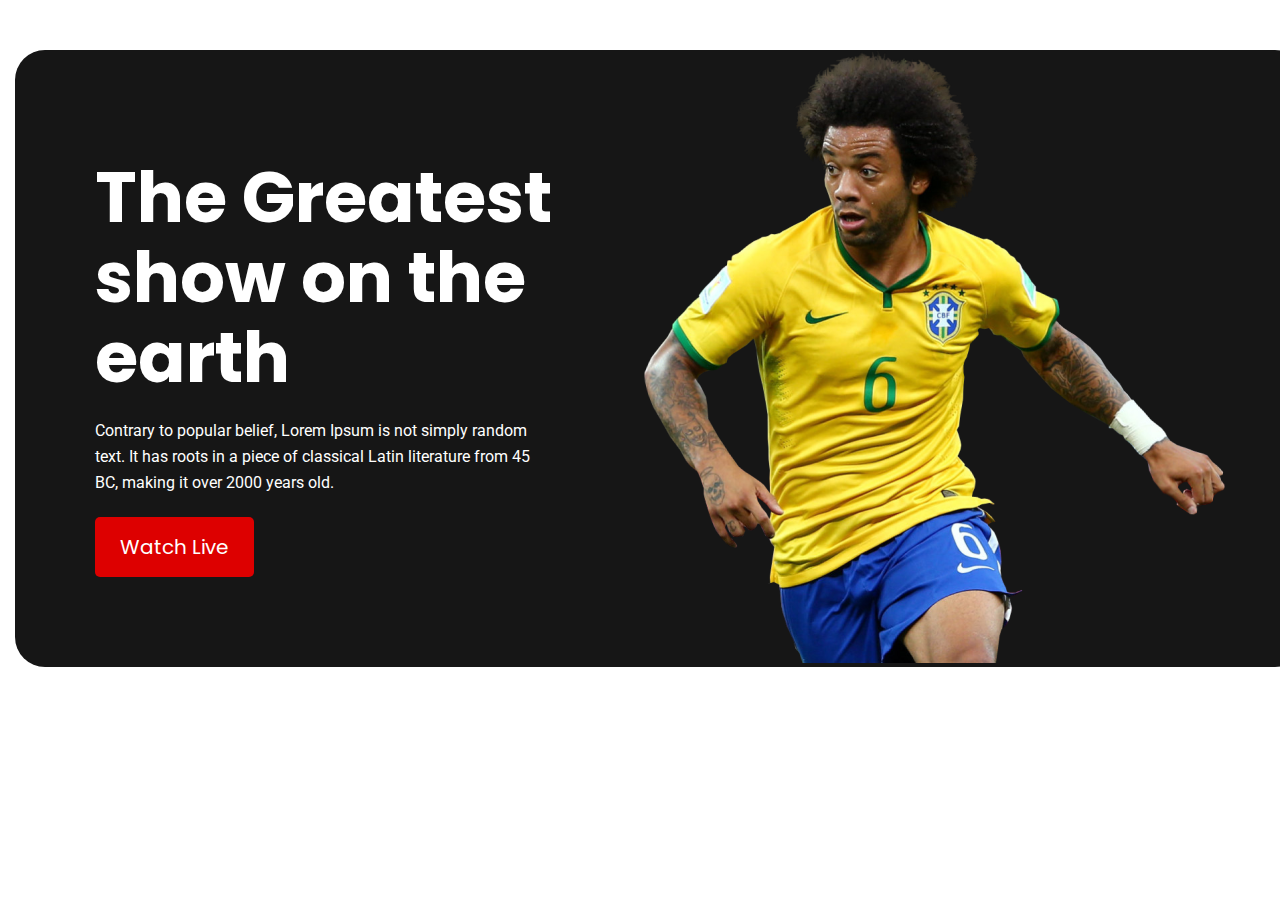
==== index.html @ 0aca93dd "first commit" ====
<!DOCTYPE html>
<html>
    <head>
        <meta charset="utf-8">
        <meta http-equiv="X-UA-Compatible" content="IE=edge">
        <!-- Site Title -->
        <title>World - Cup</title>
        <meta name="description" content="">
        <meta name="viewport" content="width=device-width, initial-scale=1">
        <!-- Google Fonts -->
        <link href="https://fonts.googleapis.com/css2?family=Poppins:wght@200;300;400;500;600;700;800&family=Roboto:wght@300;400;500&display=swap" rel="stylesheet">
        <!-- Font Awesome -->
        <link rel="stylesheet" href="https://cdnjs.cloudflare.com/ajax/libs/font-awesome/6.1.1/css/all.min.css" integrity="sha512-KfkfwYDsLkIlwQp6LFnl8zNdLGxu9YAA1QvwINks4PhcElQSvqcyVLLD9aMhXd13uQjoXtEKNosOWaZqXgel0g==" crossorigin="anonymous" referrerpolicy="no-referrer" />
        <!-- Main StyleSheet -->
        <link rel="stylesheet" href="./assets/styles/main.css">
        <!-- Responsive StyleSheet -->
        <link rel="stylesheet" href="./assets/styles/responsive.css">
    </head>
    <body>
        <main class="container-width">
            <!-- Section - Banner - Start -->
            <section class="hero-area container">
                <div class="banner-text">
                    <h1 class="hero-title">The Greatest show on the earth</h1>
                    <p class="hero-desc">Contrary to popular belief, Lorem Ipsum is not simply random text. It has roots in a piece of classical Latin literature from 45 BC, making it over 2000 years old.</p>
                    <a href="#" class="btn hero-btn"><span>Watch Live <i class="fa-solid fa-chevron-right"></i></span>  </a>
                </div>
                <div class="banner-img">
                    <img src="./assets/images/banner-img.png" alt="player">
                </div>
            </section>
            <!-- Section - Banner - End -->
        </main>
        
    </body>
</html>
---- assets/styles/main.css ----
* {
    padding: 0;
    margin: 0;
    box-sizing: border-box;
}
body {
    font-family: 'Poppins', 'Roboto' sans-serif;
}

/* Global Css */
.container-width {
    width: 1320px;
    padding: 0 15px;
    margin: 0 auto;
}
ul,
ul li {
    list-style: none;
}
a {
    text-decoration: none;
}
h1, h2, h3, h4 h5 {
    font-family: 'Poppins', sans-serif;
}
p {
    font-family: 'Roboto', sans-serif;
}
.btn {
    font-family: 'Poppins', sans-serif;
    font-weight: 400;
    font-size: 20px;
    line-height: 23px;
    text-align: center;
    color: #FFFFFF;
    transition: all 0.3s ease-in-out;
    background: #DD0000;
    border-radius: 5px;
    padding: 16px 25px;
    width: 190px;
}
.btn span i {
    font-size: 16px;
    display: none;
}
.btn span {
    cursor: pointer;
    display: inline-block;
    position: relative;
    transition: 0.5s;
}
.btn span::after {
    content: '\00bb';
    position: absolute;
    opacity: 0;
    top: 0;
    right: -20px;
    transition: 0.5s;
}
.button:hover span:after {
    right: 0;
  }
.btn:hover span {
    padding-right: 25px;
}

/* Global Css End */

/* Section - Banner - Style Start */
.hero-area {
    display: flex;
    justify-content: center;
    align-items: center;
    background: #161616;
    margin-top: 50px;
    border-radius: 30px;
    padding: 0 80px;
}
.hero-area h1.hero-title {
    font-style: normal;
    font-weight: 700;
    font-size: 70px;
    line-height: 80px;
    color: #FFFFFF;
    margin-bottom: 20px;
}
.hero-area p.hero-desc {
    font-style: normal;
    font-weight: 400;
    font-size: 16px;
    line-height: 26px;
    color: #FFFFFF;
    margin-bottom: 40px;
    max-width: 450px;
}

/* Section - Banner - Style End */
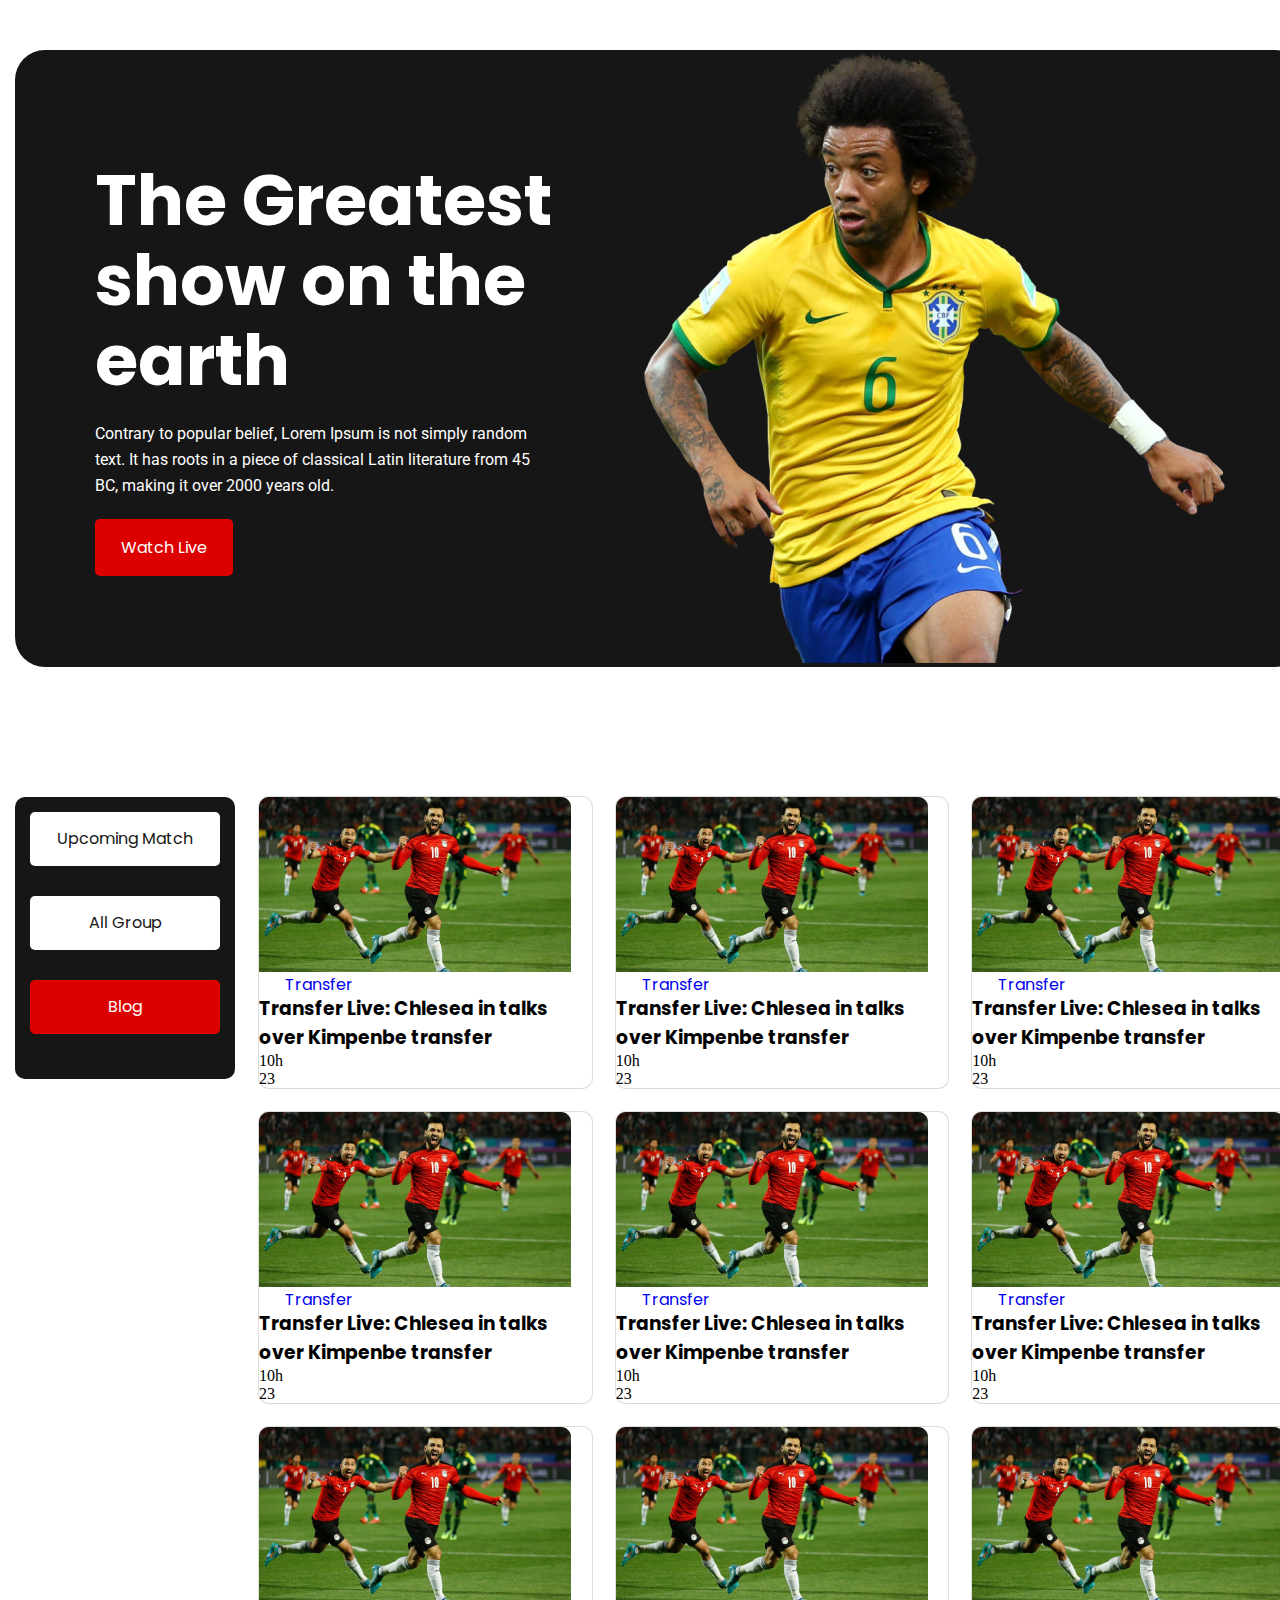
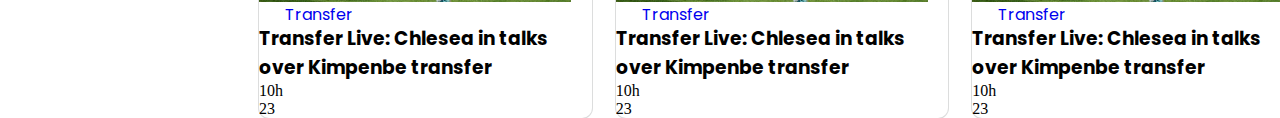
==== commit 5a7fe546: "created blogs post" ====
--- a/index.html
+++ b/index.html
@@ -23,13 +23,162 @@
                 <div class="banner-text">
                     <h1 class="hero-title">The Greatest show on the earth</h1>
                     <p class="hero-desc">Contrary to popular belief, Lorem Ipsum is not simply random text. It has roots in a piece of classical Latin literature from 45 BC, making it over 2000 years old.</p>
-                    <a href="#" class="btn hero-btn"><span>Watch Live <i class="fa-solid fa-chevron-right"></i></span>  </a>
+                    <a href="#" class="btn hero-btn">Watch Live <i class="fa-solid fa-chevron-right"></i> </a>
                 </div>
                 <div class="banner-img">
                     <img src="./assets/images/banner-img.png" alt="player">
                 </div>
             </section>
             <!-- Section - Banner - End -->
+            
+            <!-- Section - Blog Post - Start -->
+            <section class="blog-area">
+                <div class="btns-area">
+                    <a href="#" class="btn btn-match">Upcoming Match</a>
+                    <a href="#" class="btn btn-group">All Group</a>
+                    <a href="#" class="btn btn-blog active">Blog</a>
+                </div>
+                <!-- Blogs Single Items -->
+                <div class="blogs-post">
+                    <div class="single-blog">
+                        <div class="img-box">
+                            <img src="./assets/images/play-ground1.png" alt="feild">
+                        </div>
+                        <div class="blog-info">
+                            <a href="#" class="btn blogs-btn">Transfer</a>
+                            <h3 class="blog-title">
+                                Transfer Live: Chlesea in talks over Kimpenbe transfer
+                            </h3>
+                        </div>
+                        <div class="blog-footer">
+                            <div class="time"> <i class="fa-regular fa-clock"></i> <span>10h</span> </div>
+                            <div class="comment"><i class="fa-regular fa-comment-dots"></i> <span>23</span> </div>
+                        </div>
+                    </div>
+                    <div class="single-blog">
+                        <div class="img-box">
+                            <img src="./assets/images/play-ground1.png" alt="feild">
+                        </div>
+                        <div class="blog-info">
+                            <a href="#" class="btn blogs-btn">Transfer</a>
+                            <h3 class="blog-title">
+                                Transfer Live: Chlesea in talks over Kimpenbe transfer
+                            </h3>
+                        </div>
+                        <div class="blog-footer">
+                            <div class="time"> <i class="fa-regular fa-clock"></i> <span>10h</span> </div>
+                            <div class="comment"><i class="fa-regular fa-comment-dots"></i> <span>23</span> </div>
+                        </div>
+                    </div>
+                    <div class="single-blog">
+                        <div class="img-box">
+                            <img src="./assets/images/play-ground1.png" alt="feild">
+                        </div>
+                        <div class="blog-info">
+                            <a href="#" class="btn blogs-btn">Transfer</a>
+                            <h3 class="blog-title">
+                                Transfer Live: Chlesea in talks over Kimpenbe transfer
+                            </h3>
+                        </div>
+                        <div class="blog-footer">
+                            <div class="time"> <i class="fa-regular fa-clock"></i> <span>10h</span> </div>
+                            <div class="comment"><i class="fa-regular fa-comment-dots"></i> <span>23</span> </div>
+                        </div>
+                    </div>
+                    <div class="single-blog">
+                        <div class="img-box">
+                            <img src="./assets/images/play-ground1.png" alt="feild">
+                        </div>
+                        <div class="blog-info">
+                            <a href="#" class="btn blogs-btn">Transfer</a>
+                            <h3 class="blog-title">
+                                Transfer Live: Chlesea in talks over Kimpenbe transfer
+                            </h3>
+                        </div>
+                        <div class="blog-footer">
+                            <div class="time"> <i class="fa-regular fa-clock"></i> <span>10h</span> </div>
+                            <div class="comment"><i class="fa-regular fa-comment-dots"></i> <span>23</span> </div>
+                        </div>
+                    </div>
+                    <div class="single-blog">
+                        <div class="img-box">
+                            <img src="./assets/images/play-ground1.png" alt="feild">
+                        </div>
+                        <div class="blog-info">
+                            <a href="#" class="btn blogs-btn">Transfer</a>
+                            <h3 class="blog-title">
+                                Transfer Live: Chlesea in talks over Kimpenbe transfer
+                            </h3>
+                        </div>
+                        <div class="blog-footer">
+                            <div class="time"> <i class="fa-regular fa-clock"></i> <span>10h</span> </div>
+                            <div class="comment"><i class="fa-regular fa-comment-dots"></i> <span>23</span> </div>
+                        </div>
+                    </div>
+                    <div class="single-blog">
+                        <div class="img-box">
+                            <img src="./assets/images/play-ground1.png" alt="feild">
+                        </div>
+                        <div class="blog-info">
+                            <a href="#" class="btn blogs-btn">Transfer</a>
+                            <h3 class="blog-title">
+                                Transfer Live: Chlesea in talks over Kimpenbe transfer
+                            </h3>
+                        </div>
+                        <div class="blog-footer">
+                            <div class="time"> <i class="fa-regular fa-clock"></i> <span>10h</span> </div>
+                            <div class="comment"><i class="fa-regular fa-comment-dots"></i> <span>23</span> </div>
+                        </div>
+                    </div>
+                    <div class="single-blog">
+                        <div class="img-box">
+                            <img src="./assets/images/play-ground1.png" alt="feild">
+                        </div>
+                        <div class="blog-info">
+                            <a href="#" class="btn blogs-btn">Transfer</a>
+                            <h3 class="blog-title">
+                                Transfer Live: Chlesea in talks over Kimpenbe transfer
+                            </h3>
+                        </div>
+                        <div class="blog-footer">
+                            <div class="time"> <i class="fa-regular fa-clock"></i> <span>10h</span> </div>
+                            <div class="comment"><i class="fa-regular fa-comment-dots"></i> <span>23</span> </div>
+                        </div>
+                    </div>
+                    <div class="single-blog">
+                        <div class="img-box">
+                            <img src="./assets/images/play-ground1.png" alt="feild">
+                        </div>
+                        <div class="blog-info">
+                            <a href="#" class="btn blogs-btn">Transfer</a>
+                            <h3 class="blog-title">
+                                Transfer Live: Chlesea in talks over Kimpenbe transfer
+                            </h3>
+                        </div>
+                        <div class="blog-footer">
+                            <div class="time"> <i class="fa-regular fa-clock"></i> <span>10h</span> </div>
+                            <div class="comment"><i class="fa-regular fa-comment-dots"></i> <span>23</span> </div>
+                        </div>
+                    </div>
+                    <div class="single-blog">
+                        <div class="img-box">
+                            <img src="./assets/images/play-ground1.png" alt="feild">
+                        </div>
+                        <div class="blog-info">
+                            <a href="#" class="btn blogs-btn">Transfer</a>
+                            <h3 class="blog-title">
+                                Transfer Live: Chlesea in talks over Kimpenbe transfer
+                            </h3>
+                        </div>
+                        <div class="blog-footer">
+                            <div class="time"> <i class="fa-regular fa-clock"></i> <span>10h</span> </div>
+                            <div class="comment"><i class="fa-regular fa-comment-dots"></i> <span>23</span> </div>
+                        </div>
+                    </div>
+                </div>
+                <!-- Blogs Single Items End -->
+            </section>
+            <!-- Section - Blog Post - End -->
         </main>
         
     </body>
--- a/assets/styles/main.css
+++ b/assets/styles/main.css
@@ -29,39 +29,21 @@
 .btn {
     font-family: 'Poppins', sans-serif;
     font-weight: 400;
-    font-size: 20px;
-    line-height: 23px;
+    font-size: 16px;
+    line-height: 18px;
     text-align: center;
-    color: #FFFFFF;
-    transition: all 0.3s ease-in-out;
-    background: #DD0000;
+    transition: all 0.5s ease;
     border-radius: 5px;
     padding: 16px 25px;
+    border: 1px solid transparent;
     width: 190px;
 }
-.btn span i {
+.btn i {
     font-size: 16px;
-    display: none;
 }
-.btn span {
-    cursor: pointer;
-    display: inline-block;
-    position: relative;
-    transition: 0.5s;
-}
-.btn span::after {
-    content: '\00bb';
-    position: absolute;
-    opacity: 0;
-    top: 0;
-    right: -20px;
-    transition: 0.5s;
-}
-.button:hover span:after {
-    right: 0;
-  }
-.btn:hover span {
-    padding-right: 25px;
+.btn:hover {
+    color: #161616;
+    letter-spacing: 1.5px;
 }
 
 /* Global Css End */
@@ -94,4 +76,64 @@
     max-width: 450px;
 }
 
-/* Section - Banner - Style End */+.hero-btn {
+    background-color: #DD0000;
+    color: #FFFFFF;
+}
+.hero-btn:hover {
+    background-color: #FFFFFF;
+}
+
+/* Section - Banner - Style End */
+
+/* Section - Blog Post - Style Start */
+.blog-area {
+    display: flex;
+    justify-content: center;
+    align-items: flex-start;
+    margin-top: 130px;
+}
+.blog-area .btns-area a.active {
+    background: #DD0000;
+    color: #FFFFFF;
+}
+a.active:hover {
+    background: transparent;
+    color: #FFFFFF;
+    border-color: #DD0000;
+}
+
+.btns-area {
+    display: flex;
+    flex-direction: column;
+    justify-content: center;
+    align-items: center;
+    background: #161616;
+    padding: 15px;
+    border-radius: 10px;
+    margin-right: 24px;
+}
+.btns-area .btn {
+    margin-bottom: 30px;
+    padding: 17px 0px;
+    font-size: 16px;
+    background: #FFFFFF;
+    color: #161616;
+}
+.blogs-post {
+    display: grid;
+    grid-template-columns: repeat(3, 1fr);
+    grid-gap: 24px;
+}
+.single-blog {
+    box-shadow: rgba(0, 0, 0, 0.02) 0px 1px 3px 0px, rgba(27, 31, 35, 0.15) 0px 0px 0px 1px;
+    border-radius: 10px;
+}
+
+
+
+
+
+
+
+/* Section - Blog Post - Style End */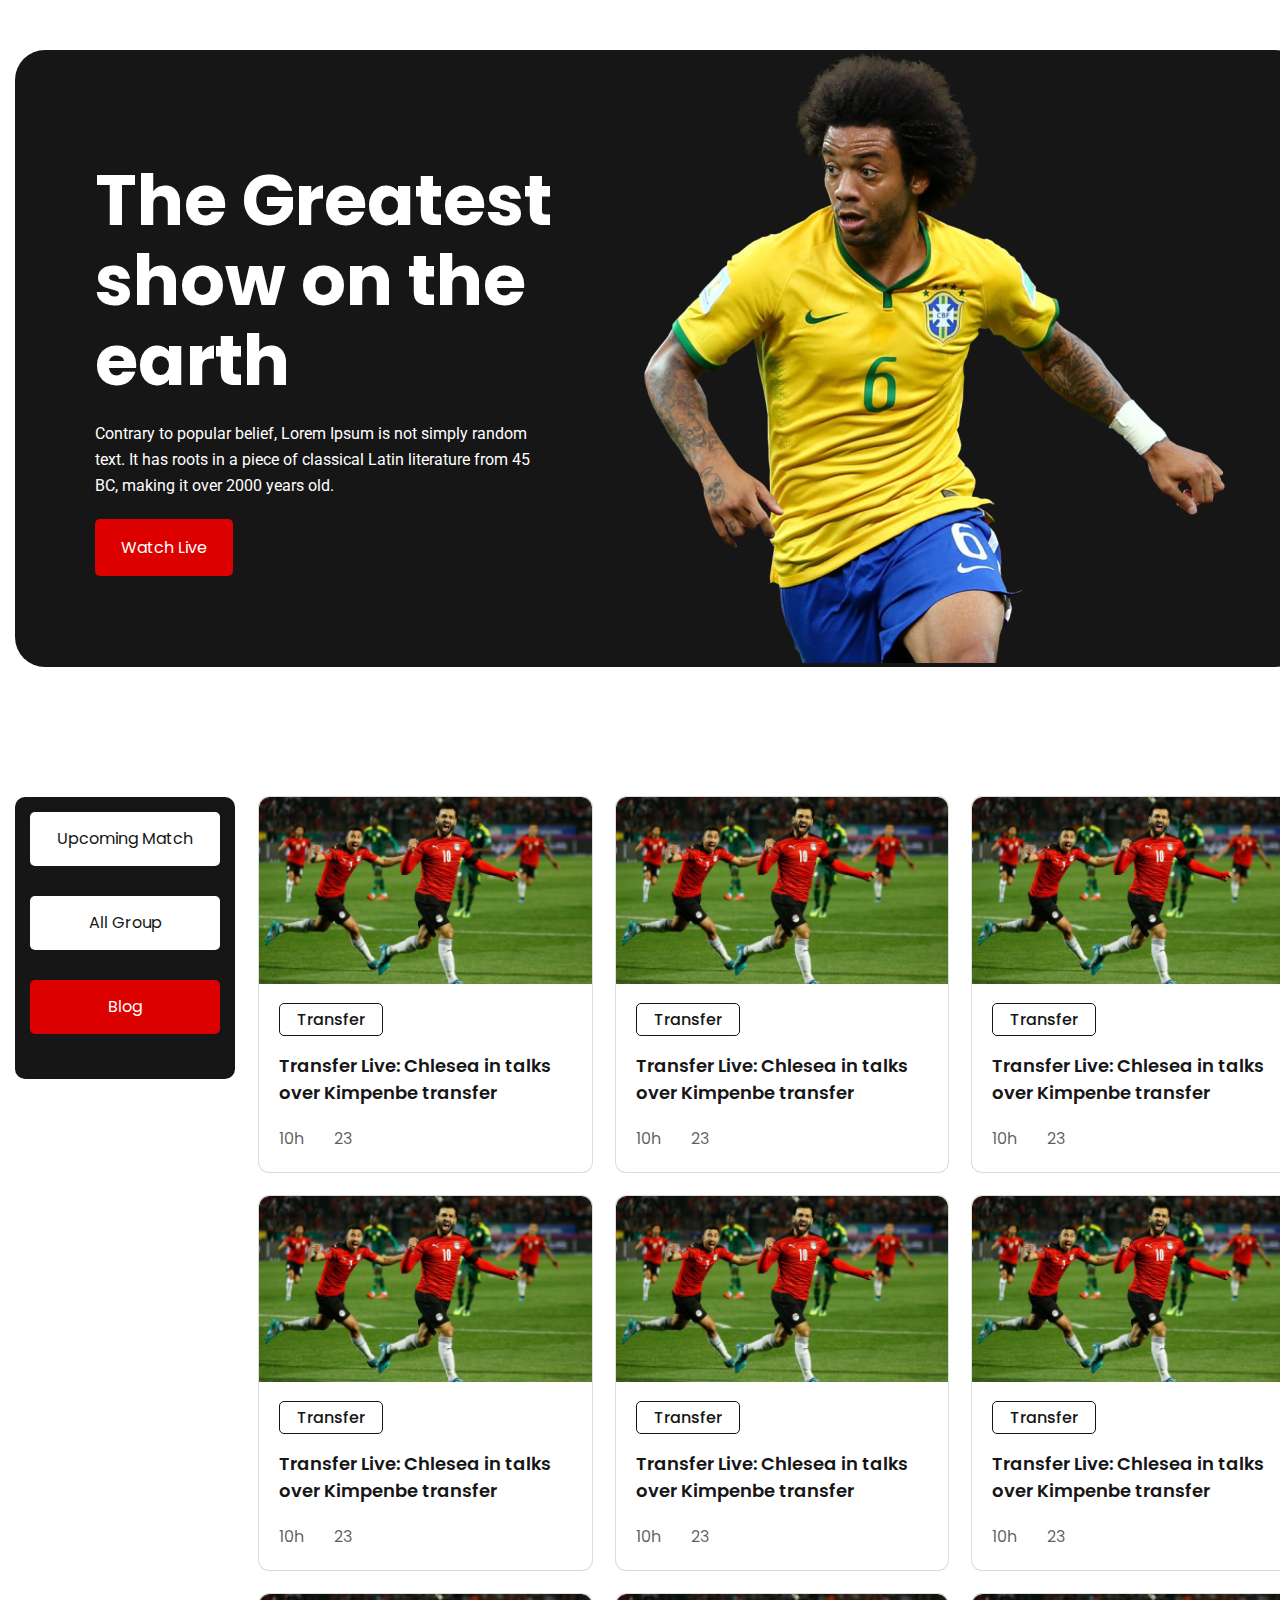
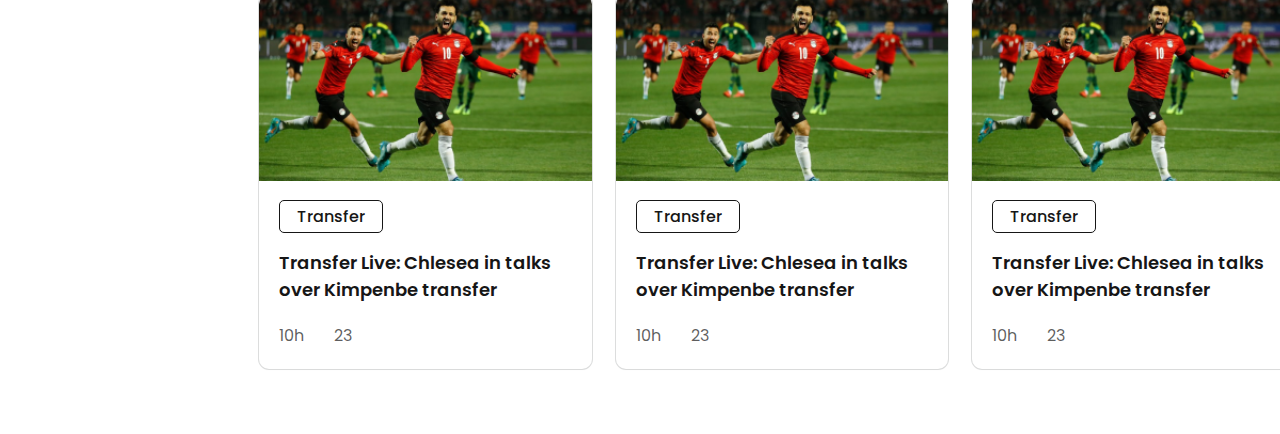
==== commit a3ce2ed1: "added blog post style" ====
--- a/index.html
+++ b/index.html
@@ -40,6 +40,7 @@
                 </div>
                 <!-- Blogs Single Items -->
                 <div class="blogs-post">
+                   
                     <div class="single-blog">
                         <div class="img-box">
                             <img src="./assets/images/play-ground1.png" alt="feild">
@@ -49,10 +50,10 @@
                             <h3 class="blog-title">
                                 Transfer Live: Chlesea in talks over Kimpenbe transfer
                             </h3>
-                        </div>
-                        <div class="blog-footer">
-                            <div class="time"> <i class="fa-regular fa-clock"></i> <span>10h</span> </div>
-                            <div class="comment"><i class="fa-regular fa-comment-dots"></i> <span>23</span> </div>
+                            <div class="blog-footer">
+                                <div class="time"> <i class="fa-regular fa-clock"></i> <span>10h</span> </div>
+                                <div class="comment"><i class="fa-regular fa-comment-dots"></i> <span>23</span> </div>
+                            </div>
                         </div>
                     </div>
                     <div class="single-blog">
@@ -64,10 +65,10 @@
                             <h3 class="blog-title">
                                 Transfer Live: Chlesea in talks over Kimpenbe transfer
                             </h3>
-                        </div>
-                        <div class="blog-footer">
-                            <div class="time"> <i class="fa-regular fa-clock"></i> <span>10h</span> </div>
-                            <div class="comment"><i class="fa-regular fa-comment-dots"></i> <span>23</span> </div>
+                            <div class="blog-footer">
+                                <div class="time"> <i class="fa-regular fa-clock"></i> <span>10h</span> </div>
+                                <div class="comment"><i class="fa-regular fa-comment-dots"></i> <span>23</span> </div>
+                            </div>
                         </div>
                     </div>
                     <div class="single-blog">
@@ -79,10 +80,10 @@
                             <h3 class="blog-title">
                                 Transfer Live: Chlesea in talks over Kimpenbe transfer
                             </h3>
-                        </div>
-                        <div class="blog-footer">
-                            <div class="time"> <i class="fa-regular fa-clock"></i> <span>10h</span> </div>
-                            <div class="comment"><i class="fa-regular fa-comment-dots"></i> <span>23</span> </div>
+                            <div class="blog-footer">
+                                <div class="time"> <i class="fa-regular fa-clock"></i> <span>10h</span> </div>
+                                <div class="comment"><i class="fa-regular fa-comment-dots"></i> <span>23</span> </div>
+                            </div>
                         </div>
                     </div>
                     <div class="single-blog">
@@ -94,10 +95,10 @@
                             <h3 class="blog-title">
                                 Transfer Live: Chlesea in talks over Kimpenbe transfer
                             </h3>
-                        </div>
-                        <div class="blog-footer">
-                            <div class="time"> <i class="fa-regular fa-clock"></i> <span>10h</span> </div>
-                            <div class="comment"><i class="fa-regular fa-comment-dots"></i> <span>23</span> </div>
+                            <div class="blog-footer">
+                                <div class="time"> <i class="fa-regular fa-clock"></i> <span>10h</span> </div>
+                                <div class="comment"><i class="fa-regular fa-comment-dots"></i> <span>23</span> </div>
+                            </div>
                         </div>
                     </div>
                     <div class="single-blog">
@@ -109,10 +110,10 @@
                             <h3 class="blog-title">
                                 Transfer Live: Chlesea in talks over Kimpenbe transfer
                             </h3>
-                        </div>
-                        <div class="blog-footer">
-                            <div class="time"> <i class="fa-regular fa-clock"></i> <span>10h</span> </div>
-                            <div class="comment"><i class="fa-regular fa-comment-dots"></i> <span>23</span> </div>
+                            <div class="blog-footer">
+                                <div class="time"> <i class="fa-regular fa-clock"></i> <span>10h</span> </div>
+                                <div class="comment"><i class="fa-regular fa-comment-dots"></i> <span>23</span> </div>
+                            </div>
                         </div>
                     </div>
                     <div class="single-blog">
@@ -124,10 +125,10 @@
                             <h3 class="blog-title">
                                 Transfer Live: Chlesea in talks over Kimpenbe transfer
                             </h3>
-                        </div>
-                        <div class="blog-footer">
-                            <div class="time"> <i class="fa-regular fa-clock"></i> <span>10h</span> </div>
-                            <div class="comment"><i class="fa-regular fa-comment-dots"></i> <span>23</span> </div>
+                            <div class="blog-footer">
+                                <div class="time"> <i class="fa-regular fa-clock"></i> <span>10h</span> </div>
+                                <div class="comment"><i class="fa-regular fa-comment-dots"></i> <span>23</span> </div>
+                            </div>
                         </div>
                     </div>
                     <div class="single-blog">
@@ -139,10 +140,10 @@
                             <h3 class="blog-title">
                                 Transfer Live: Chlesea in talks over Kimpenbe transfer
                             </h3>
-                        </div>
-                        <div class="blog-footer">
-                            <div class="time"> <i class="fa-regular fa-clock"></i> <span>10h</span> </div>
-                            <div class="comment"><i class="fa-regular fa-comment-dots"></i> <span>23</span> </div>
+                            <div class="blog-footer">
+                                <div class="time"> <i class="fa-regular fa-clock"></i> <span>10h</span> </div>
+                                <div class="comment"><i class="fa-regular fa-comment-dots"></i> <span>23</span> </div>
+                            </div>
                         </div>
                     </div>
                     <div class="single-blog">
@@ -154,10 +155,10 @@
                             <h3 class="blog-title">
                                 Transfer Live: Chlesea in talks over Kimpenbe transfer
                             </h3>
-                        </div>
-                        <div class="blog-footer">
-                            <div class="time"> <i class="fa-regular fa-clock"></i> <span>10h</span> </div>
-                            <div class="comment"><i class="fa-regular fa-comment-dots"></i> <span>23</span> </div>
+                            <div class="blog-footer">
+                                <div class="time"> <i class="fa-regular fa-clock"></i> <span>10h</span> </div>
+                                <div class="comment"><i class="fa-regular fa-comment-dots"></i> <span>23</span> </div>
+                            </div>
                         </div>
                     </div>
                     <div class="single-blog">
@@ -169,10 +170,10 @@
                             <h3 class="blog-title">
                                 Transfer Live: Chlesea in talks over Kimpenbe transfer
                             </h3>
-                        </div>
-                        <div class="blog-footer">
-                            <div class="time"> <i class="fa-regular fa-clock"></i> <span>10h</span> </div>
-                            <div class="comment"><i class="fa-regular fa-comment-dots"></i> <span>23</span> </div>
+                            <div class="blog-footer">
+                                <div class="time"> <i class="fa-regular fa-clock"></i> <span>10h</span> </div>
+                                <div class="comment"><i class="fa-regular fa-comment-dots"></i> <span>23</span> </div>
+                            </div>
                         </div>
                     </div>
                 </div>
--- a/assets/styles/main.css
+++ b/assets/styles/main.css
@@ -92,6 +92,7 @@
     justify-content: center;
     align-items: flex-start;
     margin-top: 130px;
+    margin-bottom: 65px;
 }
 .blog-area .btns-area a.active {
     background: #DD0000;
@@ -120,6 +121,11 @@
     background: #FFFFFF;
     color: #161616;
 }
+.blog-area .btns-area a.btn:hover {
+    background: #DD0000;
+    color: #FFFFFF;
+    border-color: transparent;
+}
 .blogs-post {
     display: grid;
     grid-template-columns: repeat(3, 1fr);
@@ -129,6 +135,54 @@
     box-shadow: rgba(0, 0, 0, 0.02) 0px 1px 3px 0px, rgba(27, 31, 35, 0.15) 0px 0px 0px 1px;
     border-radius: 10px;
 }
+.single-blog .img-box {
+    overflow: hidden;
+    border-radius: 10px 10px 0 0;
+}
+.single-blog .img-box img {
+    transition: all 0.5s ease;
+}
+.single-blog:hover .img-box img {
+    transform: scale(1.2) rotate(-5deg);
+}
+.single-blog .img-box img {
+    width: 100%;
+}
+.single-blog .blog-info {
+    padding: 20px;
+}
+.single-blog .blog-info .blogs-btn {
+    border-color: #161616;
+    padding: 4px 17px;
+    color: #161616;
+    line-height: 24px;
+    font-weight: 500;
+}
+.single-blog .blog-info .blog-title {
+    font-style: normal;
+    font-weight: 600;
+    font-size: 18px;
+    line-height: 27px;
+    color: #161616;
+    margin: 20px 0;
+}
+.single-blog .blog-info .blog-footer {
+    display: flex;
+    align-items: center;
+    justify-content: start;
+}
+.single-blog .blog-info .blog-footer .time, 
+.single-blog .blog-info .blog-footer .comment {
+    font-family: 'Poppins';
+    font-style: normal;
+    font-weight: 400;
+    font-size: 16px;
+    line-height: 26px;
+    color: rgba(22, 22, 22, 0.7);
+}
+.single-blog .blog-info .blog-footer .time {
+    margin-right: 30px;
+}
 
 
 
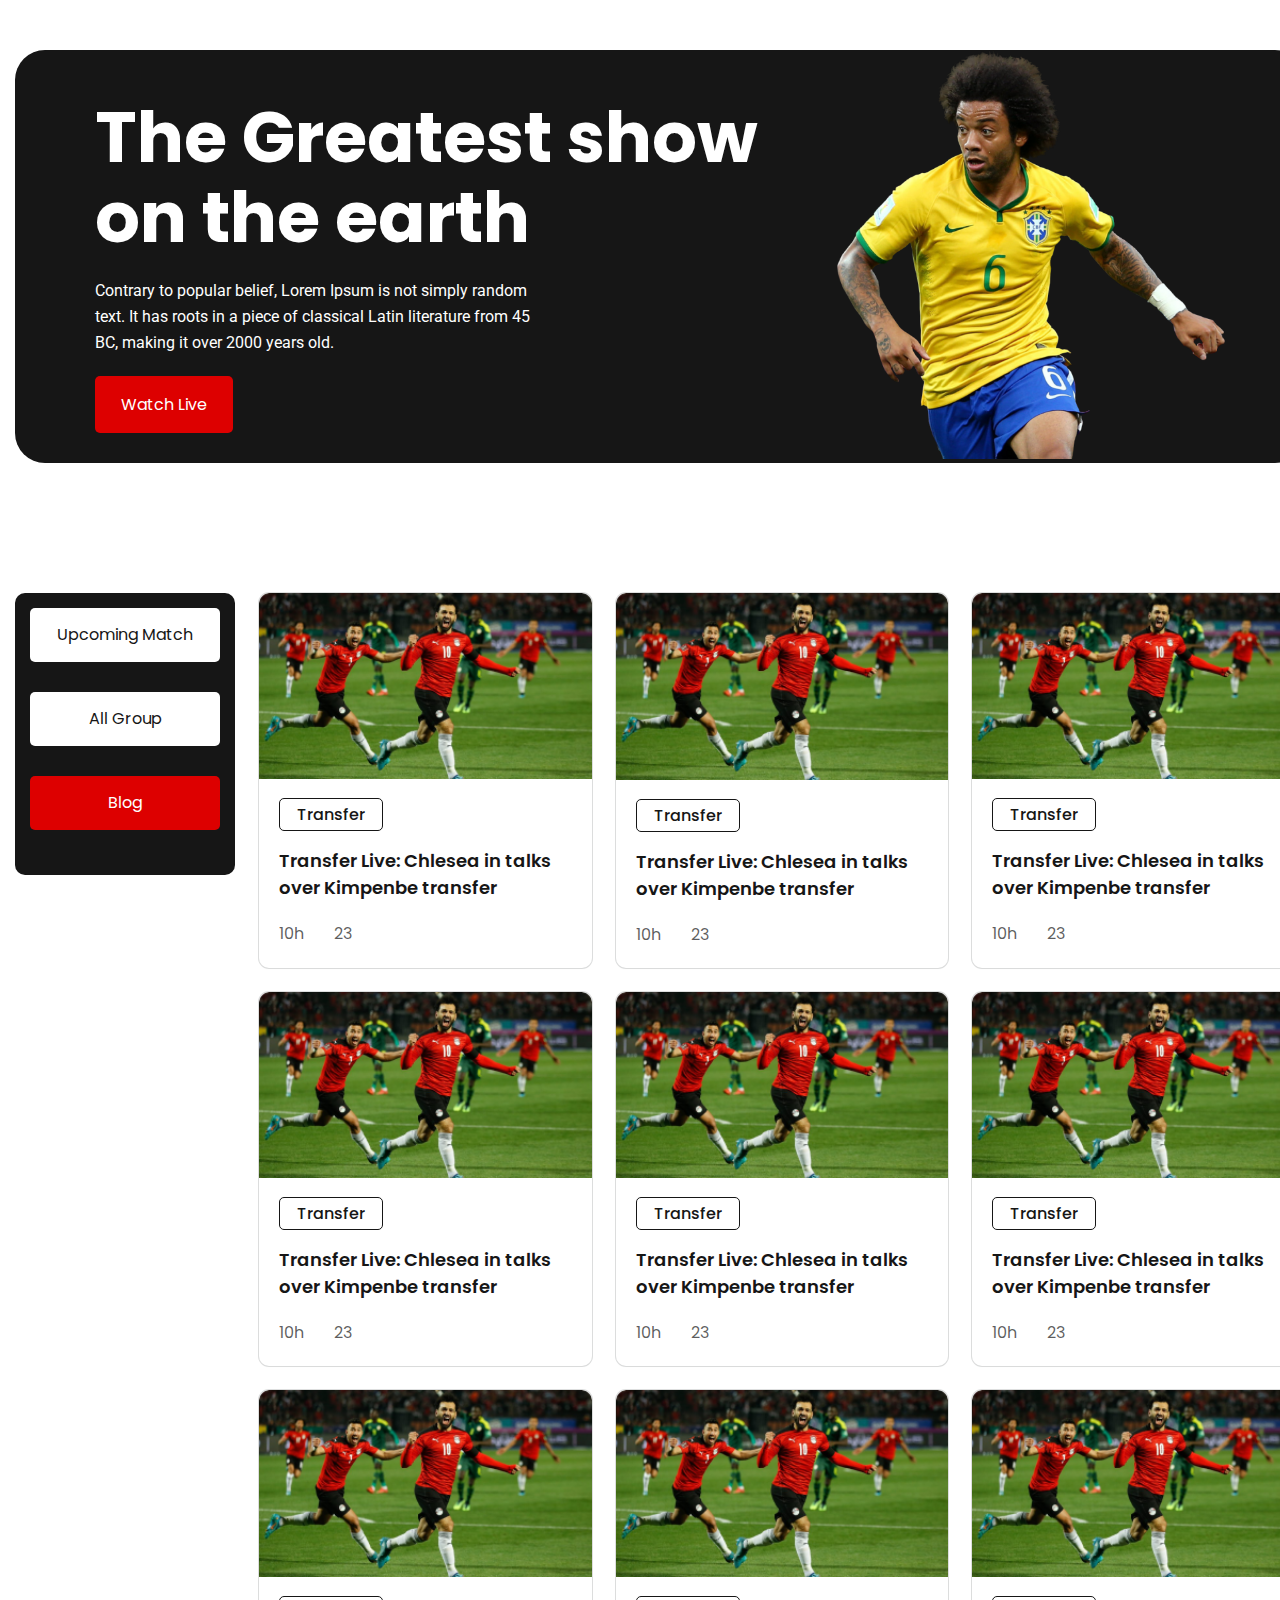
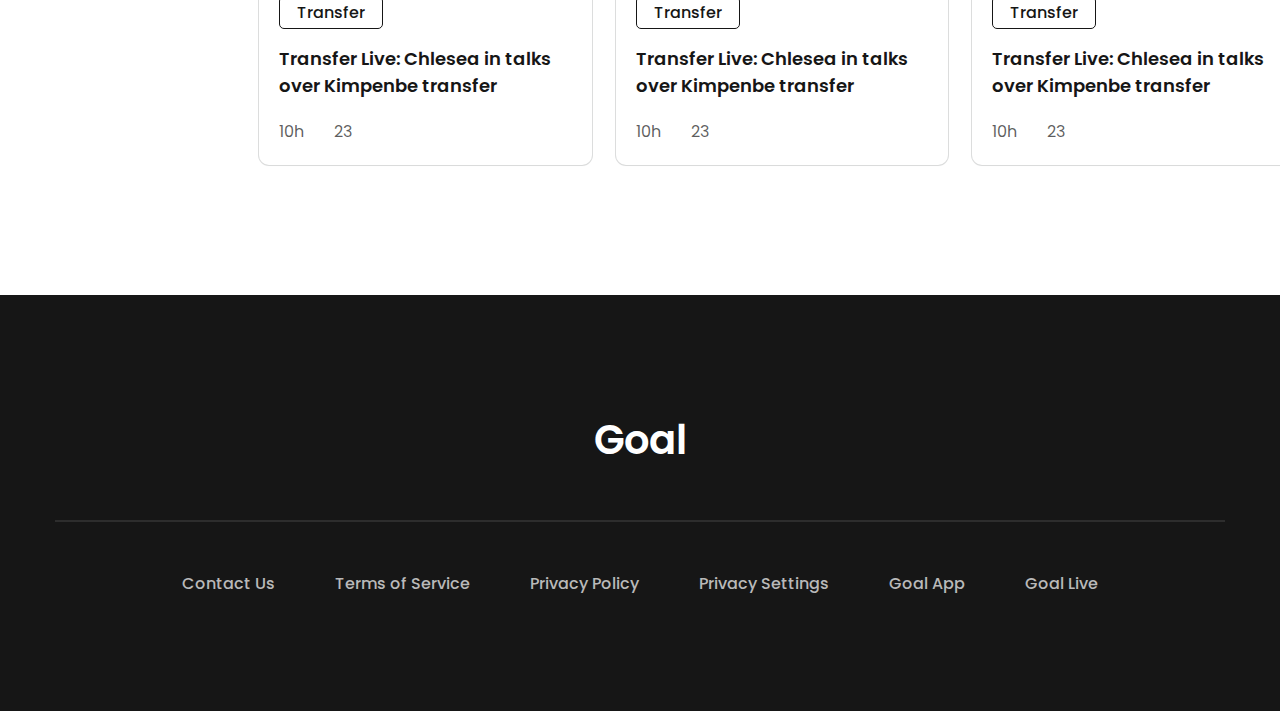
==== commit dbde3209: "responsive added" ====
--- a/index.html
+++ b/index.html
@@ -19,7 +19,7 @@
     <body>
         <main class="container-width">
             <!-- Section - Banner - Start -->
-            <section class="hero-area container">
+            <section class="hero-area">
                 <div class="banner-text">
                     <h1 class="hero-title">The Greatest show on the earth</h1>
                     <p class="hero-desc">Contrary to popular belief, Lorem Ipsum is not simply random text. It has roots in a piece of classical Latin literature from 45 BC, making it over 2000 years old.</p>
@@ -181,6 +181,21 @@
             </section>
             <!-- Section - Blog Post - End -->
         </main>
+
+        <!-- Footer Area Start -->
+        <footer class="footer-area">
+            <h2 class="footer-title">Goal</h2>
+            <hr class="line">
+            <ul class="footer-menu">
+                <li> <a href="#">Contact Us</a> </li>
+                <li> <a href="#"> Terms of Service</a> </li>
+                <li> <a href="#">Privacy Policy</a> </li>
+                <li> <a href="#">Privacy Settings</a> </li>
+                <li> <a href="#">Goal App</a> </li>
+                <li> <a href="#">Goal Live</a> </li>
+            </ul>
+        </footer>
+        <!-- Footer Area End -->
         
     </body>
 </html>--- a/assets/styles/main.css
+++ b/assets/styles/main.css
@@ -5,6 +5,7 @@
 }
 body {
     font-family: 'Poppins', 'Roboto' sans-serif;
+    overflow-x: hidden;
 }
 
 /* Global Css */
@@ -84,6 +85,11 @@
     background-color: #FFFFFF;
 }
 
+.hero-area .banner-img img {
+    width: 100%;
+    height: auto;
+}
+
 /* Section - Banner - Style End */
 
 /* Section - Blog Post - Style Start */
@@ -92,7 +98,6 @@
     justify-content: center;
     align-items: flex-start;
     margin-top: 130px;
-    margin-bottom: 65px;
 }
 .blog-area .btns-area a.active {
     background: #DD0000;
@@ -183,11 +188,50 @@
 .single-blog .blog-info .blog-footer .time {
     margin-right: 30px;
 }
-
-
-
-
-
-
-
-/* Section - Blog Post - Style End */+/* Section - Blog Post - Style End */
+
+/* Section - Footer Area - Style Start */
+.footer-area {
+    background-color: #161616;
+    margin-top: 130px;
+}
+.footer-area .footer-title {
+    text-align: center;
+    font-style: normal;
+    font-weight: 600;
+    font-size: 40px;
+    line-height: 60px;
+    text-align: center;
+    color: #FFFFFF;
+    padding-top: 115px;
+    padding-bottom: 50px;
+}
+.footer-area .line {
+    width: 1170px;
+    margin: 0 auto;
+    height: 0px;
+    border: 1px solid rgba(255, 255, 255, 0.1);
+}
+.footer-area .footer-menu {
+    display: flex;
+    align-items: center;
+    justify-content: center;
+    padding-top: 50px;
+    padding-bottom: 115px;
+}
+.footer-area .footer-menu li a {
+    font-family: 'Poppins';
+    font-style: normal;
+    font-weight: 500;
+    font-size: 16px;
+    line-height: 24px;
+    font-feature-settings: 'liga' off;
+    color: #B9B9B9;
+}
+.footer-area .footer-menu li:not(:last-child) {
+    margin-right: 60px;
+}
+
+
+/* Section - Footer Area - Style End */
+
--- a/assets/styles/responsive.css
+++ b/assets/styles/responsive.css
@@ -0,0 +1,132 @@
+/* Viewports between 0px and 480px wide */
+@media only screen and (min-device-width: 0px) and (max-device-width: 480px) {
+    .container-width {
+        width: 100%;
+    }
+    .hero-area {
+        flex-direction: column;
+        text-align: center;
+        padding: 0 35px;
+    }
+    .hero-area h1.hero-title {
+        font-size: 24px;
+        line-height: 33px;
+        margin-bottom: 20px;
+        padding-top: 30px;
+    }
+    .hero-area .banner-img img {
+        padding-top: 50px;
+    }
+    .blog-area {
+        flex-direction: column;
+    }
+    .blog-area .btns-area {
+        background: transparent;
+        width: 100%;
+    }
+    .blog-area .btns-area .btn {
+        border: 1px solid #E8E8E8;
+        width: 100%;
+    }
+  
+    .blogs-post {
+        display: grid;
+        grid-template-columns: repeat(1, 1fr);
+        grid-gap: 24px;
+    }
+    /* Section - Footer Area - Style Start */
+    .footer-area {
+        width: 100%;
+    }
+    .footer-area .line {
+        width: 100%;
+    }
+    .footer-area .footer-menu {
+        flex-direction: column;
+        padding-top:30px;
+        padding-bottom: 50px;
+    }
+
+    .footer-area .footer-menu li:not(:last-child) {
+        margin-bottom: 30px;
+        margin-right: 0;
+    }
+
+
+}
+/* Viewports between 481px and 768px wide */
+@media only screen and (min-device-width: 481px) and (max-device-width: 768px) {
+    .container-width {
+        width: 100%;
+    }
+    .hero-area {
+        flex-direction: column;
+        text-align: center;
+        padding: 0 35px;
+    }
+    .hero-area h1.hero-title {
+        font-size: 36px;
+        line-height: 43px;
+        padding-top: 30px;
+    }
+    .hero-area p.hero-desc {
+        max-width: 100%;
+    }
+    .hero-area .banner-img img {
+        padding-top: 50px;
+    }
+    .blog-area {
+        flex-direction: column;
+    }
+    .blog-area .btns-area {
+        width: 100%;
+        padding: 30px 0;
+        margin-bottom: 50px;
+
+    }
+    .blog-area .btns-area .btn {
+        width: 80%;
+    }
+ 
+
+    /* .blog-area .btns-area {
+        background: transparent;
+        flex-direction: row;
+        justify-content: space-between;
+        width: 100%;
+    }
+    .blog-area .btns-area .btn {
+        border: 1px solid #E8E8E8;
+        width: 100%;
+        padding: 17px 25px;
+    } */
+  
+    .blog-area .btns-area .btn:not(:last-child) {
+        margin-right: 10px;
+    }
+  
+    .blogs-post {
+        display: grid;
+        grid-template-columns: repeat(2, 1fr);
+        grid-gap: 24px;
+    }
+    /* Section - Footer Area - Style Start */
+    .footer-area {
+        width: 100%;
+    }
+    .footer-area .line {
+        width: 100%;
+    }
+    .footer-area .footer-menu {
+        flex-direction: column;
+        padding-top:30px;
+        padding-bottom: 50px;
+    }
+
+    .footer-area .footer-menu li:not(:last-child) {
+        margin-bottom: 30px;
+        margin-right: 0;
+    }
+
+
+}